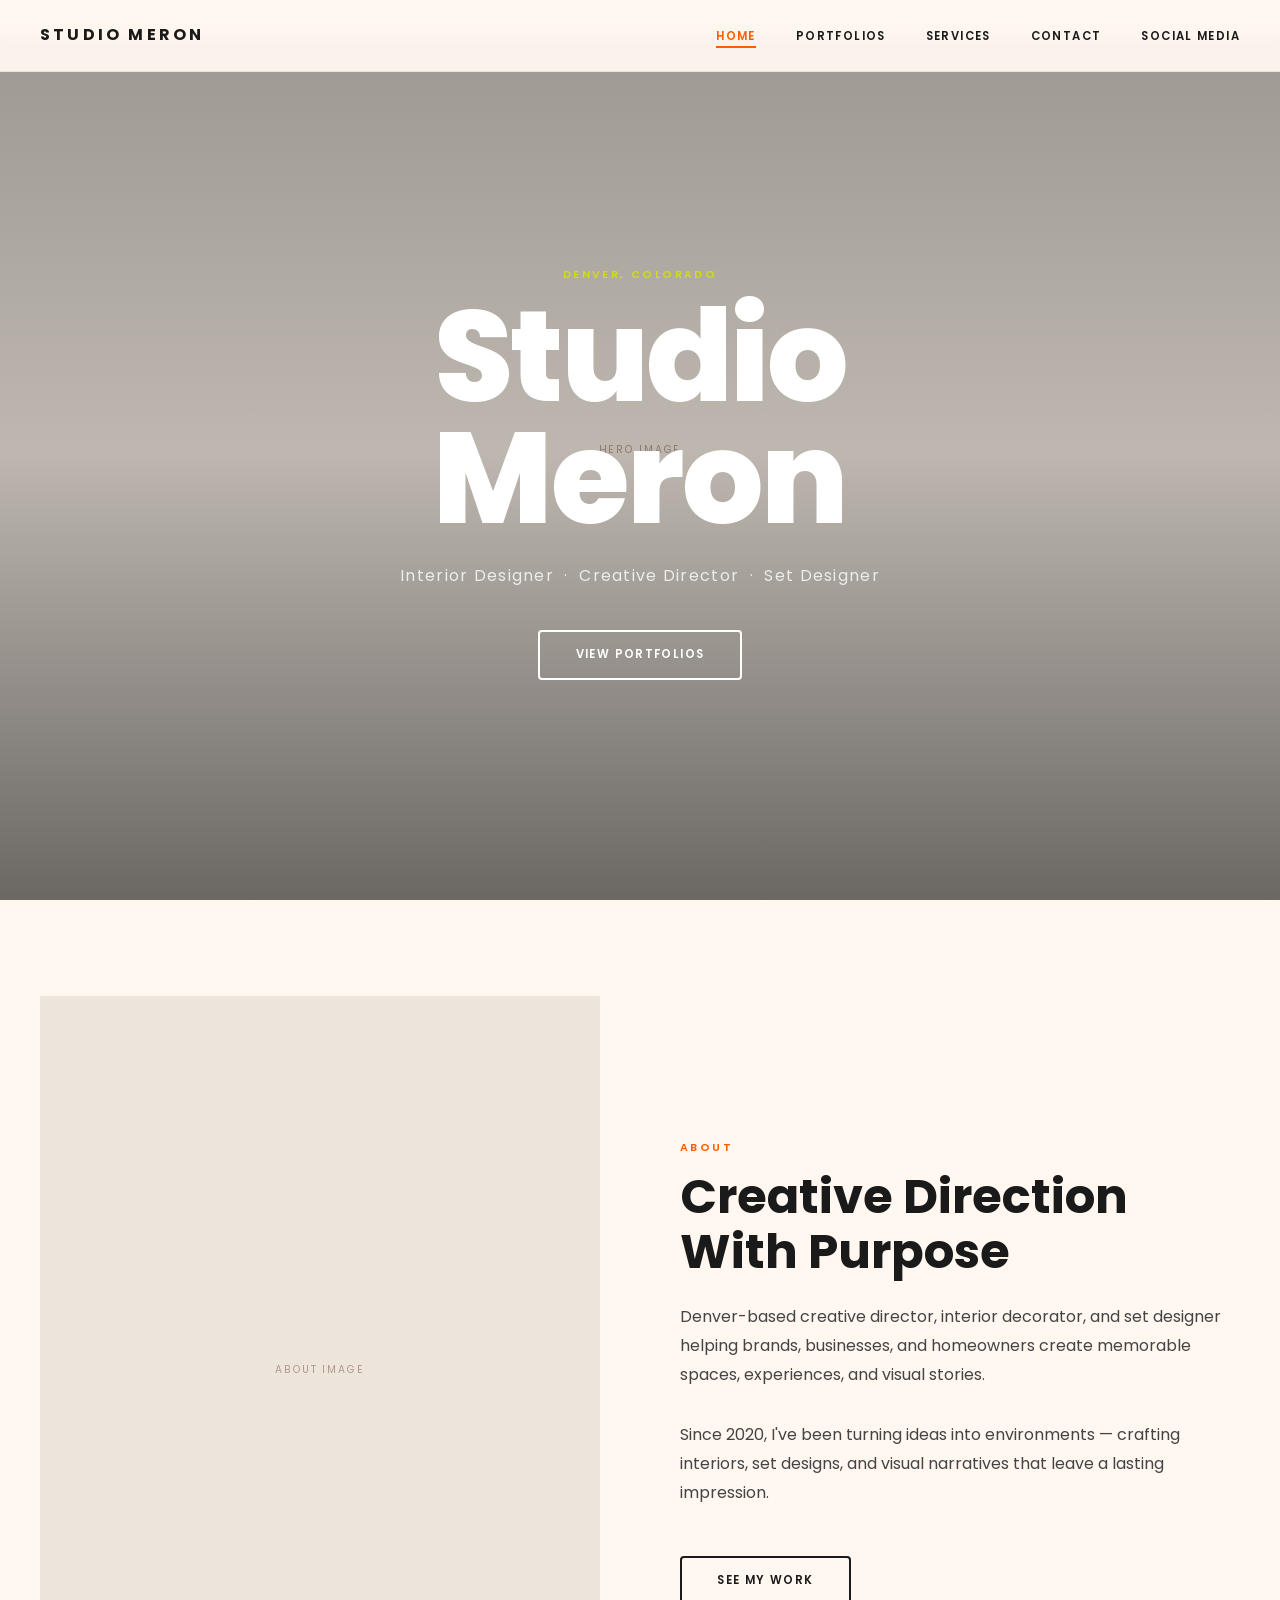
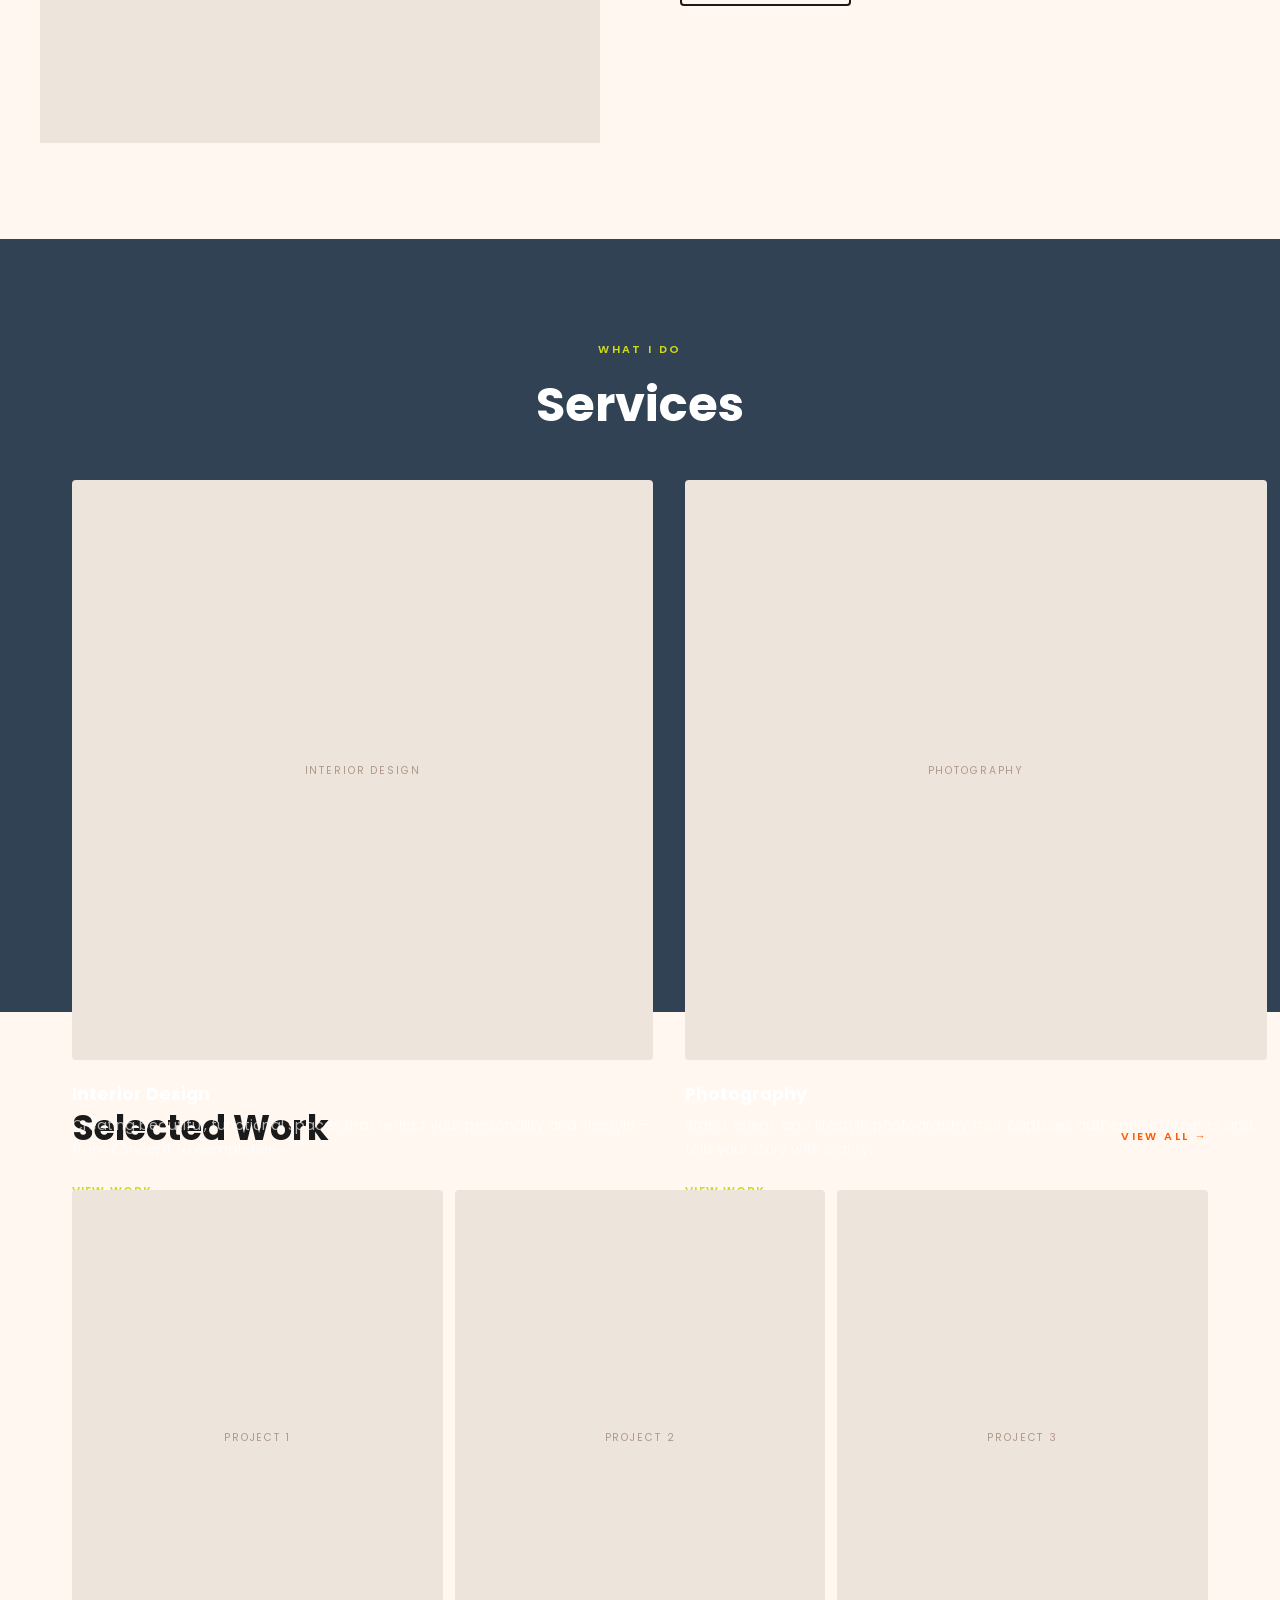
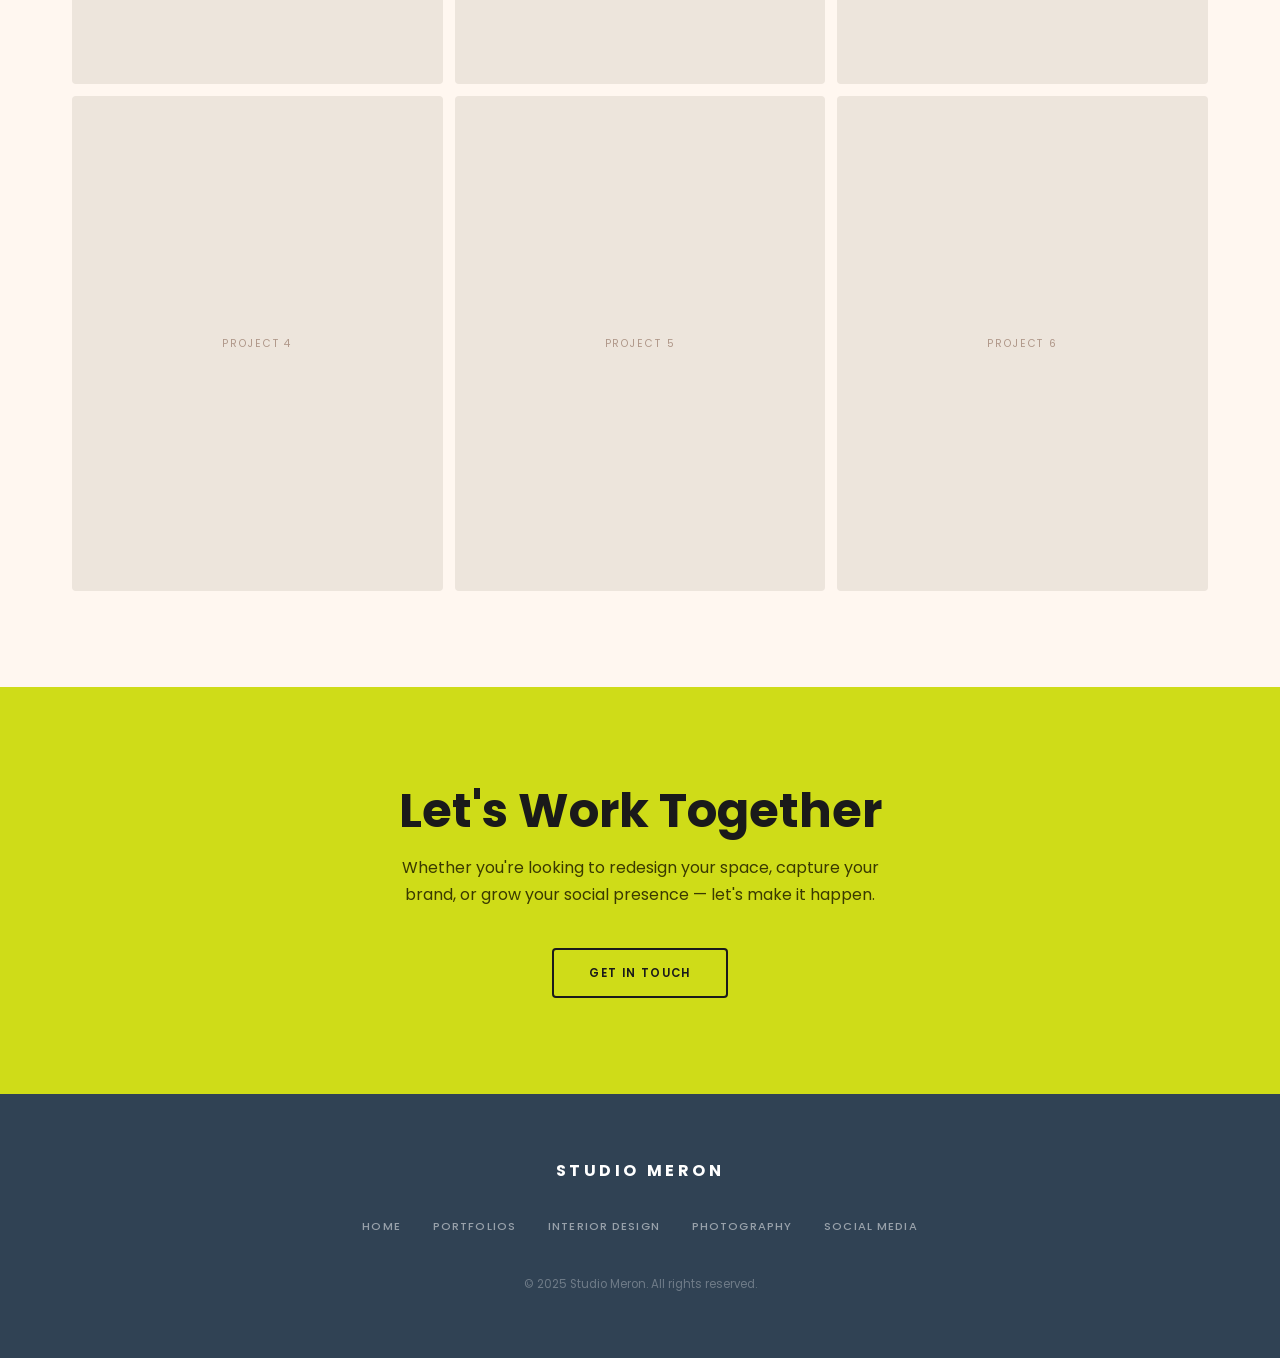
==== index.html @ 22866d4e "Build full Studio Meron website (5 pages) Rebuilds meronsiyoum.com as clean HTML/CSS/JS — no Wix or " ====
<!DOCTYPE html>
<html lang="en">
<head>
  <meta charset="UTF-8">
  <meta name="viewport" content="width=device-width, initial-scale=1.0">
  <title>Denver Interior Designer, Creative Director & Set Designer | Studio Meron</title>
  <meta name="description" content="Denver-based creative director, interior decorator, and set designer helping brands, businesses, and homeowners create memorable spaces, experiences, and visual stories.">
  <meta property="og:title" content="Studio Meron">
  <meta property="og:description" content="Denver-based creative director, interior decorator, and set designer.">
  <link rel="stylesheet" href="css/main.css">
</head>
<body>

  <!-- ── Navigation ─────────────────────────────────────── -->
  <nav class="nav">
    <div class="nav__inner">
      <a href="index.html" class="nav__logo">Studio Meron</a>
      <ul class="nav__links">
        <li><a href="index.html">Home</a></li>
        <li class="nav__drop">
          <a href="portfolio.html">Portfolios</a>
          <div class="nav__drop-menu">
            <a href="interior-design.html">Interior Design</a>
            <a href="photography.html">Photography</a>
          </div>
        </li>
        <li><a href="#services">Services</a></li>
        <li><a href="#contact">Contact</a></li>
        <li><a href="social-media.html">Social Media</a></li>
      </ul>
      <button class="nav__toggle" aria-label="Toggle navigation" aria-expanded="false">
        <span></span><span></span><span></span>
      </button>
    </div>
  </nav>

  <!-- Mobile nav -->
  <div class="nav-mobile">
    <a href="index.html">Home</a>
    <a href="portfolio.html">Portfolios</a>
    <a href="interior-design.html">Interior Design</a>
    <a href="photography.html">Photography</a>
    <a href="#services">Services</a>
    <a href="#contact">Contact</a>
    <a href="social-media.html">Social Media</a>
  </div>

  <!-- ── Hero ───────────────────────────────────────────── -->
  <section class="hero">
    <div class="hero__bg">
      <div class="ph ph--16-9" data-label="Hero Image" style="height:100%;min-height:100vh;border-radius:0;"></div>
    </div>
    <div class="hero__content">
      <span class="eyebrow eyebrow--light">Denver, Colorado</span>
      <h1 class="hero__title">Studio<br>Meron</h1>
      <p class="hero__sub">Interior Designer &nbsp;·&nbsp; Creative Director &nbsp;·&nbsp; Set Designer</p>
      <a href="portfolio.html" class="btn btn--white">View Portfolios</a>
    </div>
  </section>

  <!-- ── About ──────────────────────────────────────────── -->
  <section class="section">
    <div class="about-grid">
      <div class="ph ph--tall" data-label="About Image"></div>
      <div>
        <span class="eyebrow">About</span>
        <h2>Creative Direction<br>With Purpose</h2>
        <p>Denver-based creative director, interior decorator, and set designer helping brands, businesses, and homeowners create memorable spaces, experiences, and visual stories.</p>
        <p>Since 2020, I've been turning ideas into environments — crafting interiors, set designs, and visual narratives that leave a lasting impression.</p>
        <a href="portfolio.html" class="btn" style="margin-top:1rem;">See My Work</a>
      </div>
    </div>
  </section>

  <!-- ── Services ───────────────────────────────────────── -->
  <section class="section section--dark" id="services">
    <div class="container">
      <div style="text-align:center;margin-bottom:3rem;">
        <span class="eyebrow eyebrow--light">What I Do</span>
        <h2 style="font-size:clamp(2rem,4vw,3rem);margin-top:0.4rem;">Services</h2>
      </div>
      <div class="services-grid">
        <div class="service-card">
          <div class="ph ph--wide" data-label="Interior Design"></div>
          <h3>Interior Design</h3>
          <p>Creating beautiful, functional spaces that reflect your personality and lifestyle — from concept to completion.</p>
          <a href="interior-design.html">View Work →</a>
        </div>
        <div class="service-card">
          <div class="ph ph--wide" data-label="Photography"></div>
          <h3>Photography</h3>
          <p>Brand, event, and lifestyle photography that captures authentic moments and tells your story with clarity.</p>
          <a href="photography.html">View Work →</a>
        </div>
        <div class="service-card">
          <div class="ph ph--wide" data-label="Content Creation"></div>
          <h3>Social Media & Content</h3>
          <p>Short-form video content and creative direction for brands looking to engage audiences and grow online.</p>
          <a href="social-media.html">View Work →</a>
        </div>
      </div>
    </div>
  </section>

  <!-- ── Selected Work ──────────────────────────────────── -->
  <section class="section">
    <div class="container">
      <div style="display:flex;justify-content:space-between;align-items:baseline;margin-bottom:2rem;">
        <h2 style="font-size:clamp(1.6rem,3vw,2.2rem);">Selected Work</h2>
        <a href="portfolio.html" class="eyebrow" style="color:var(--orange);">View All →</a>
      </div>
      <div class="gallery-grid">
        <div class="gallery-item"><div class="ph ph--tall" data-label="Project 1"></div></div>
        <div class="gallery-item"><div class="ph ph--tall" data-label="Project 2"></div></div>
        <div class="gallery-item"><div class="ph ph--tall" data-label="Project 3"></div></div>
        <div class="gallery-item"><div class="ph ph--tall" data-label="Project 4"></div></div>
        <div class="gallery-item"><div class="ph ph--tall" data-label="Project 5"></div></div>
        <div class="gallery-item"><div class="ph ph--tall" data-label="Project 6"></div></div>
      </div>
    </div>
  </section>

  <!-- ── Contact CTA ────────────────────────────────────── -->
  <section class="cta-section" id="contact">
    <h2>Let's Work Together</h2>
    <p>Whether you're looking to redesign your space, capture your brand, or grow your social presence — let's make it happen.</p>
    <a href="mailto:hello@meronsiyoum.com" class="btn">Get In Touch</a>
  </section>

  <!-- ── Footer ─────────────────────────────────────────── -->
  <footer class="footer">
    <div class="footer__logo">Studio Meron</div>
    <nav class="footer__links">
      <a href="index.html">Home</a>
      <a href="portfolio.html">Portfolios</a>
      <a href="interior-design.html">Interior Design</a>
      <a href="photography.html">Photography</a>
      <a href="social-media.html">Social Media</a>
    </nav>
    <p class="footer__copy">© 2025 Studio Meron. All rights reserved.</p>
  </footer>

  <script src="js/main.js"></script>
</body>
</html>
---- css/main.css ----
/* ============================================================
   STUDIO MERON — Global Stylesheet
   ============================================================ */

@import url('https://fonts.googleapis.com/css2?family=Poppins:ital,wght@0,300;0,400;0,500;0,600;0,700;0,800;1,400&family=Raleway:wght@400;500;600;700&display=swap');

/* ── Variables ─────────────────────────────────────────────── */
:root {
  --bg:           #FFF7F0;
  --orange:       #FF5C00;
  --orange-h:     #e05000;
  --lime:         #CFDC18;
  --olive:        #9BB500;
  --brown:        #8B6755;
  --dark:         #304254;
  --text:         #1a1a1a;
  --text-muted:   #8F8F8F;
  --border:       #E2E2E2;
  --white:        #FFFFFF;

  --font:         'Poppins', Arial, Helvetica, sans-serif;
  --font-alt:     'Raleway', Arial, Helvetica, sans-serif;

  --nav-h:        72px;
  --max-w:        1200px;
  --r:            4px;
  --ease:         0.3s ease;
}

/* ── Reset ─────────────────────────────────────────────────── */
*, *::before, *::after { box-sizing: border-box; margin: 0; padding: 0; }

html { scroll-behavior: smooth; }

body {
  font-family: var(--font);
  background: var(--bg);
  color: var(--text);
  line-height: 1.65;
  overflow-x: hidden;
}

img, video { display: block; max-width: 100%; height: auto; }
a { color: inherit; text-decoration: none; }
ul { list-style: none; }
button { font-family: var(--font); }

/* ── Layout Utilities ──────────────────────────────────────── */
.container {
  max-width: var(--max-w);
  margin: 0 auto;
  padding: 0 2rem;
}

.section       { padding: 6rem 2rem; }
.section--sm   { padding: 3rem 2rem; }
.section--dark { background: var(--dark); color: var(--white); }
.section--lime { background: var(--lime); }

.page-top { padding-top: var(--nav-h); }

/* ── Typography ────────────────────────────────────────────── */
h1, h2, h3, h4 { line-height: 1.15; font-weight: 700; }

.eyebrow {
  display: inline-block;
  font-size: 0.68rem;
  font-weight: 600;
  letter-spacing: 0.22em;
  text-transform: uppercase;
  color: var(--orange);
  margin-bottom: 0.75rem;
}

.eyebrow--light { color: var(--lime); }

/* ── Buttons ────────────────────────────────────────────────── */
.btn {
  display: inline-block;
  padding: 0.85rem 2.2rem;
  font-size: 0.72rem;
  font-weight: 600;
  letter-spacing: 0.12em;
  text-transform: uppercase;
  border: 2px solid var(--text);
  color: var(--text);
  background: transparent;
  cursor: pointer;
  transition: background var(--ease), color var(--ease);
  border-radius: var(--r);
}

.btn:hover             { background: var(--text); color: var(--white); }
.btn--white            { border-color: var(--white); color: var(--white); }
.btn--white:hover      { background: var(--white); color: var(--text); }
.btn--orange           { background: var(--orange); border-color: var(--orange); color: var(--white); }
.btn--orange:hover     { background: var(--orange-h); border-color: var(--orange-h); }

/* ── Placeholders ──────────────────────────────────────────── */
.ph {
  background: #ede5dc;
  position: relative;
  display: flex;
  align-items: center;
  justify-content: center;
  width: 100%;
  height: 100%;
  overflow: hidden;
}

.ph::after {
  content: attr(data-label);
  font-size: 0.65rem;
  letter-spacing: 0.18em;
  text-transform: uppercase;
  color: #b0988a;
}

.ph--video {
  background: #1b1b2e;
}

.ph--video::before {
  content: '▶';
  font-size: 2.2rem;
  color: rgba(255,255,255,0.25);
  position: absolute;
  z-index: 1;
}

.ph--video::after { color: rgba(255,255,255,0.18); margin-top: 4rem; }

.ph--tall  { aspect-ratio: 3/4; }
.ph--wide  { aspect-ratio: 4/3; }
.ph--sq    { aspect-ratio: 1/1; }
.ph--16-9  { aspect-ratio: 16/9; }
.ph--9-16  { aspect-ratio: 9/16; }

/* ── Navigation ─────────────────────────────────────────────── */
.nav {
  position: fixed;
  inset: 0 0 auto 0;
  z-index: 200;
  height: var(--nav-h);
  background: rgba(255,247,240,0.95);
  backdrop-filter: blur(8px);
  border-bottom: 1px solid var(--border);
  display: flex;
  align-items: center;
  padding: 0 2rem;
}

.nav__inner {
  max-width: var(--max-w);
  width: 100%;
  margin: 0 auto;
  display: flex;
  align-items: center;
  justify-content: space-between;
}

.nav__logo {
  font-size: 1rem;
  font-weight: 700;
  letter-spacing: 0.2em;
  text-transform: uppercase;
}

.nav__links {
  display: flex;
  align-items: center;
  gap: 2.5rem;
}

.nav__links a {
  font-size: 0.72rem;
  font-weight: 600;
  letter-spacing: 0.12em;
  text-transform: uppercase;
  position: relative;
  transition: color var(--ease);
}

.nav__links a::after {
  content: '';
  position: absolute;
  bottom: -4px;
  left: 0;
  width: 0;
  height: 2px;
  background: var(--orange);
  transition: width var(--ease);
}

.nav__links a:hover,
.nav__links a.is-active { color: var(--orange); }

.nav__links a:hover::after,
.nav__links a.is-active::after { width: 100%; }

/* Dropdown */
.nav__drop { position: relative; }

.nav__drop-menu {
  position: absolute;
  top: calc(100% + 14px);
  left: 50%;
  transform: translateX(-50%);
  background: var(--white);
  border: 1px solid var(--border);
  border-radius: var(--r);
  padding: 0.5rem 0;
  min-width: 190px;
  opacity: 0;
  pointer-events: none;
  transition: opacity var(--ease), transform var(--ease);
  transform-origin: top center;
  transform: translateX(-50%) translateY(-6px);
  box-shadow: 0 8px 30px rgba(0,0,0,0.08);
}

.nav__drop:hover .nav__drop-menu {
  opacity: 1;
  pointer-events: all;
  transform: translateX(-50%) translateY(0);
}

.nav__drop-menu a {
  display: block;
  padding: 0.65rem 1.4rem;
  font-size: 0.72rem;
}

.nav__drop-menu a:hover { background: var(--bg); color: var(--orange); }

/* Mobile toggle */
.nav__toggle {
  display: none;
  flex-direction: column;
  gap: 5px;
  cursor: pointer;
  background: none;
  border: none;
  padding: 4px;
}

.nav__toggle span {
  display: block;
  width: 24px;
  height: 2px;
  background: var(--text);
  transition: transform var(--ease), opacity var(--ease);
}

.nav__toggle.is-open span:nth-child(1) { transform: translateY(7px) rotate(45deg); }
.nav__toggle.is-open span:nth-child(2) { opacity: 0; }
.nav__toggle.is-open span:nth-child(3) { transform: translateY(-7px) rotate(-45deg); }

/* Mobile menu */
.nav-mobile {
  position: fixed;
  top: var(--nav-h);
  left: 0; right: 0;
  background: var(--bg);
  border-bottom: 1px solid var(--border);
  padding: 2rem;
  display: flex;
  flex-direction: column;
  gap: 1.5rem;
  z-index: 199;
  transform: translateY(-110%);
  transition: transform var(--ease);
}

.nav-mobile.is-open { transform: translateY(0); }

.nav-mobile a {
  font-size: 0.8rem;
  font-weight: 600;
  letter-spacing: 0.12em;
  text-transform: uppercase;
}

.nav-mobile a:hover { color: var(--orange); }

/* ── Hero (Home) ─────────────────────────────────────────────── */
.hero {
  position: relative;
  min-height: 100vh;
  display: flex;
  align-items: center;
  justify-content: center;
  overflow: hidden;
}

.hero__bg {
  position: absolute;
  inset: 0;
  z-index: 0;
}

.hero__bg .ph {
  height: 100%;
  border-radius: 0;
}

.hero__bg::after {
  content: '';
  position: absolute;
  inset: 0;
  background: linear-gradient(to bottom, rgba(0,0,0,0.35) 0%, rgba(0,0,0,0.2) 50%, rgba(0,0,0,0.55) 100%);
  z-index: 1;
}

.hero__content {
  position: relative;
  z-index: 2;
  text-align: center;
  color: var(--white);
  padding: calc(var(--nav-h) + 2rem) 2rem 4rem;
  max-width: 800px;
}

.hero__content .eyebrow { color: var(--lime); }

.hero__title {
  font-size: clamp(3.5rem, 10vw, 8rem);
  font-weight: 800;
  letter-spacing: -0.02em;
  line-height: 0.95;
  margin-bottom: 1.5rem;
}

.hero__sub {
  font-size: clamp(0.85rem, 1.5vw, 1rem);
  font-weight: 400;
  letter-spacing: 0.08em;
  color: rgba(255,255,255,0.8);
  margin-bottom: 2.5rem;
}

/* ── About (Home) ───────────────────────────────────────────── */
.about-grid {
  display: grid;
  grid-template-columns: 1fr 1fr;
  gap: 5rem;
  align-items: center;
  max-width: var(--max-w);
  margin: 0 auto;
}

.about-grid h2 {
  font-size: clamp(2rem, 4vw, 3rem);
  margin-bottom: 1.5rem;
}

.about-grid p {
  font-size: 1rem;
  line-height: 1.8;
  color: #444;
  margin-bottom: 2rem;
}

/* ── Services Grid ──────────────────────────────────────────── */
.services-grid {
  display: grid;
  grid-template-columns: repeat(3, 1fr);
  gap: 2rem;
  max-width: var(--max-w);
  margin: 0 auto;
}

.service-card .ph { border-radius: var(--r); margin-bottom: 1.5rem; }

.service-card h3 {
  font-size: 1.1rem;
  margin-bottom: 0.6rem;
  color: var(--white);
}

.service-card p {
  font-size: 0.88rem;
  line-height: 1.7;
  color: rgba(255,255,255,0.65);
  margin-bottom: 1rem;
}

.service-card a {
  font-size: 0.72rem;
  font-weight: 600;
  letter-spacing: 0.1em;
  text-transform: uppercase;
  color: var(--lime);
  transition: color var(--ease);
}

.service-card a:hover { color: var(--white); }

/* ── Gallery Grid ───────────────────────────────────────────── */
.gallery-grid {
  display: grid;
  grid-template-columns: repeat(3, 1fr);
  gap: 0.75rem;
}

.gallery-grid--4 { grid-template-columns: repeat(4, 1fr); }

.gallery-item {
  overflow: hidden;
  border-radius: var(--r);
  cursor: pointer;
}

.gallery-item .ph {
  transition: transform 0.5s ease;
}

.gallery-item:hover .ph { transform: scale(1.04); }

/* ── Page Hero ──────────────────────────────────────────────── */
.page-hero {
  background: var(--dark);
  color: var(--white);
  padding: calc(var(--nav-h) + 5rem) 2rem 5rem;
}

.page-hero__inner {
  max-width: var(--max-w);
  margin: 0 auto;
}

.page-hero h1 {
  font-size: clamp(2.8rem, 7vw, 5.5rem);
  letter-spacing: -0.02em;
  margin-bottom: 1.2rem;
}

.page-hero p {
  font-size: 1rem;
  color: rgba(255,255,255,0.7);
  max-width: 520px;
  line-height: 1.8;
}

/* ── Portfolio Overview ─────────────────────────────────────── */
.portfolio-cards {
  display: grid;
  grid-template-columns: repeat(2, 1fr);
  gap: 1.5rem;
  max-width: var(--max-w);
  margin: 0 auto;
}

.portfolio-card {
  position: relative;
  overflow: hidden;
  border-radius: var(--r);
  cursor: pointer;
  display: block;
}

.portfolio-card .ph { transition: transform 0.5s ease; }
.portfolio-card:hover .ph { transform: scale(1.04); }

.portfolio-card__info {
  position: absolute;
  bottom: 0; left: 0; right: 0;
  padding: 2rem;
  background: linear-gradient(to top, rgba(0,0,0,0.7), transparent);
  color: var(--white);
  z-index: 1;
}

.portfolio-card__info h3 { font-size: 1.3rem; margin-bottom: 0.3rem; }

.portfolio-card__info p {
  font-size: 0.8rem;
  color: rgba(255,255,255,0.7);
  letter-spacing: 0.05em;
}

/* ── Social Media Bio ───────────────────────────────────────── */
.sm-hero {
  padding: calc(var(--nav-h) + 4rem) 2rem 4rem;
  max-width: var(--max-w);
  margin: 0 auto;
}

.sm-hero__inner {
  display: grid;
  grid-template-columns: 1fr 2fr;
  gap: 4rem;
  align-items: start;
}

.sm-hero__label {
  font-size: clamp(2rem, 5vw, 4rem);
  font-weight: 800;
  letter-spacing: -0.02em;
  line-height: 1.05;
  color: var(--dark);
}

.sm-hero__label em {
  display: block;
  color: var(--orange);
  font-style: normal;
}

.sm-hero__bio p {
  font-size: 1rem;
  line-height: 1.9;
  color: #444;
  margin-bottom: 1.5rem;
}

.sm-hero__tagline {
  font-size: 1.1rem;
  font-style: italic;
  color: var(--brown);
  margin-bottom: 1.5rem;
}

/* Brand mentions */
.brands {
  display: flex;
  flex-wrap: wrap;
  gap: 0.5rem;
  margin-top: 1.5rem;
}

.brand-tag {
  display: inline-block;
  padding: 0.4rem 0.9rem;
  font-size: 0.65rem;
  font-weight: 600;
  letter-spacing: 0.12em;
  text-transform: uppercase;
  border: 1px solid var(--border);
  border-radius: 100px;
  color: var(--text-muted);
}

/* ── Stats Row ──────────────────────────────────────────────── */
.stats-row {
  display: flex;
  gap: 0;
  border-top: 1px solid var(--border);
  border-bottom: 1px solid var(--border);
  margin: 2rem 0 3rem;
  overflow-x: auto;
  scrollbar-width: none;
}

.stats-row::-webkit-scrollbar { display: none; }

.stat {
  text-align: center;
  padding: 1.5rem 1.8rem;
  border-right: 1px solid var(--border);
  flex-shrink: 0;
}

.stat:last-child { border-right: none; }

.stat__num {
  display: block;
  font-size: 1.4rem;
  font-weight: 700;
  color: var(--orange);
}

.stat__label {
  display: block;
  font-size: 0.62rem;
  letter-spacing: 0.12em;
  text-transform: uppercase;
  color: var(--text-muted);
  margin-top: 0.2rem;
}

/* ── Tabs ───────────────────────────────────────────────────── */
.tabs__nav {
  display: flex;
  border-bottom: 2px solid var(--border);
  margin-bottom: 3rem;
  overflow-x: auto;
  scrollbar-width: none;
}

.tabs__nav::-webkit-scrollbar { display: none; }

.tab-btn {
  background: none;
  border: none;
  border-bottom: 2px solid transparent;
  margin-bottom: -2px;
  padding: 1rem 1.5rem;
  font-size: 0.68rem;
  font-weight: 600;
  letter-spacing: 0.15em;
  text-transform: uppercase;
  cursor: pointer;
  color: var(--text-muted);
  white-space: nowrap;
  transition: color var(--ease), border-color var(--ease);
}

.tab-btn:hover { color: var(--text); }

.tab-btn.is-active {
  color: var(--orange);
  border-bottom-color: var(--orange);
}

.tab-panel { display: none; }
.tab-panel.is-active { display: block; }

/* ── Video Grid ─────────────────────────────────────────────── */
.video-grid {
  display: grid;
  grid-template-columns: repeat(4, 1fr);
  gap: 1.2rem;
}

.video-card { cursor: pointer; }

.video-card .ph { border-radius: var(--r); }

.video-card__meta { padding: 0.7rem 0 0; }

.video-card__caption {
  font-size: 0.8rem;
  line-height: 1.55;
  color: var(--text);
  display: -webkit-box;
  -webkit-line-clamp: 2;
  -webkit-box-orient: vertical;
  overflow: hidden;
}

.video-card__views {
  display: inline-block;
  font-size: 0.7rem;
  font-weight: 600;
  color: var(--orange);
  margin-top: 0.35rem;
}

/* ── Contact CTA ────────────────────────────────────────────── */
.cta-section {
  text-align: center;
  background: var(--lime);
  padding: 6rem 2rem;
}

.cta-section h2 {
  font-size: clamp(1.8rem, 4vw, 3rem);
  margin-bottom: 1rem;
  color: var(--text);
}

.cta-section p {
  font-size: 1rem;
  color: #3a3a00;
  max-width: 480px;
  margin: 0 auto 2.5rem;
  line-height: 1.7;
}

/* ── Footer ─────────────────────────────────────────────────── */
.footer {
  background: var(--dark);
  color: var(--white);
  padding: 4rem 2rem;
  text-align: center;
}

.footer__logo {
  font-size: 1rem;
  font-weight: 700;
  letter-spacing: 0.22em;
  text-transform: uppercase;
  margin-bottom: 2rem;
}

.footer__links {
  display: flex;
  justify-content: center;
  flex-wrap: wrap;
  gap: 2rem;
  margin-bottom: 2.5rem;
}

.footer__links a {
  font-size: 0.7rem;
  font-weight: 500;
  letter-spacing: 0.1em;
  text-transform: uppercase;
  color: rgba(255,255,255,0.5);
  transition: color var(--ease);
}

.footer__links a:hover { color: var(--white); }

.footer__copy {
  font-size: 0.72rem;
  color: rgba(255,255,255,0.3);
}

/* ── Responsive ─────────────────────────────────────────────── */
@media (max-width: 900px) {
  .nav__links { display: none; }
  .nav__toggle { display: flex; }

  .about-grid {
    grid-template-columns: 1fr;
    gap: 3rem;
  }

  .services-grid {
    grid-template-columns: 1fr;
    gap: 1.5rem;
  }

  .sm-hero__inner {
    grid-template-columns: 1fr;
    gap: 2rem;
  }

  .portfolio-cards {
    grid-template-columns: 1fr;
  }
}

@media (max-width: 768px) {
  .gallery-grid        { grid-template-columns: repeat(2, 1fr); }
  .gallery-grid--4     { grid-template-columns: repeat(2, 1fr); }
  .video-grid          { grid-template-columns: repeat(2, 1fr); }
  .section             { padding: 4rem 1.5rem; }
  .services-grid       { grid-template-columns: 1fr; }
}

@media (max-width: 480px) {
  .gallery-grid  { grid-template-columns: repeat(2, 1fr); gap: 0.4rem; }
  .video-grid    { grid-template-columns: repeat(2, 1fr); gap: 0.6rem; }
  .stats-row     { gap: 0; }
  .stat          { padding: 1.2rem 1.2rem; }
}
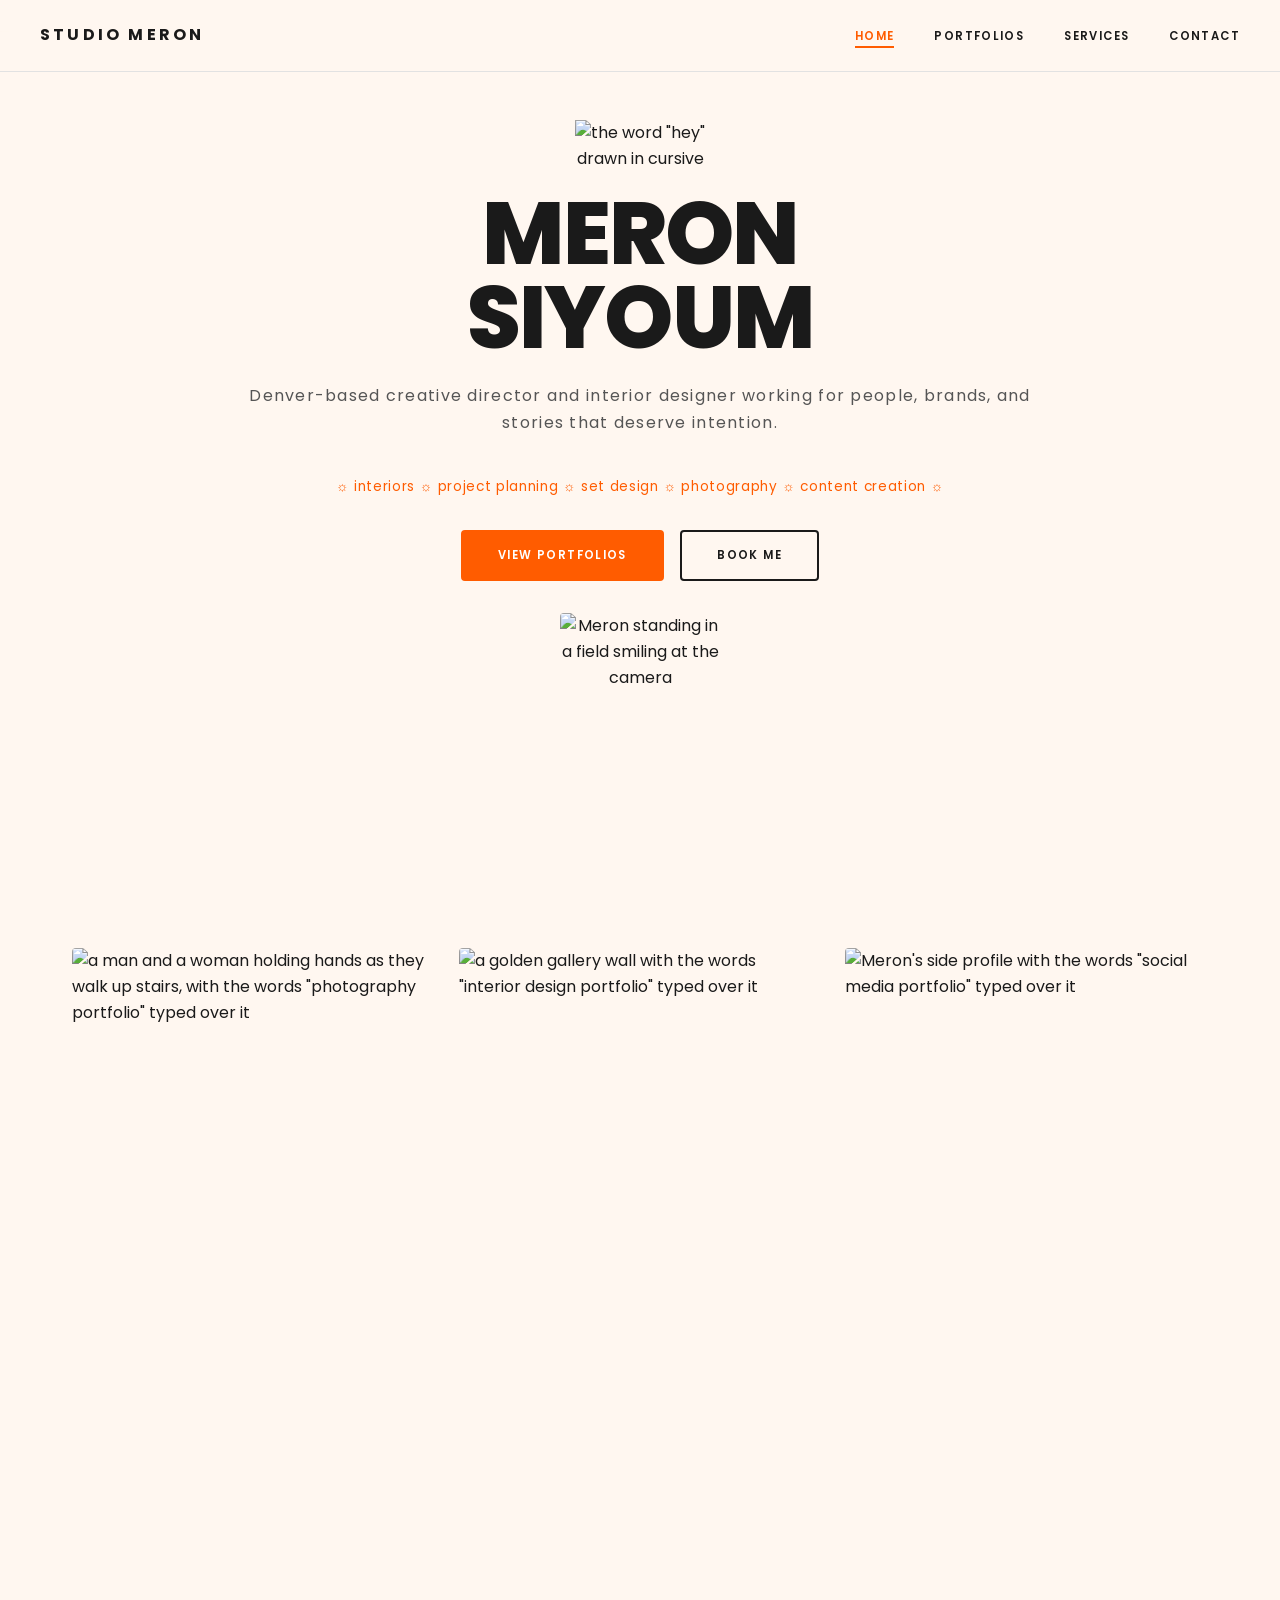
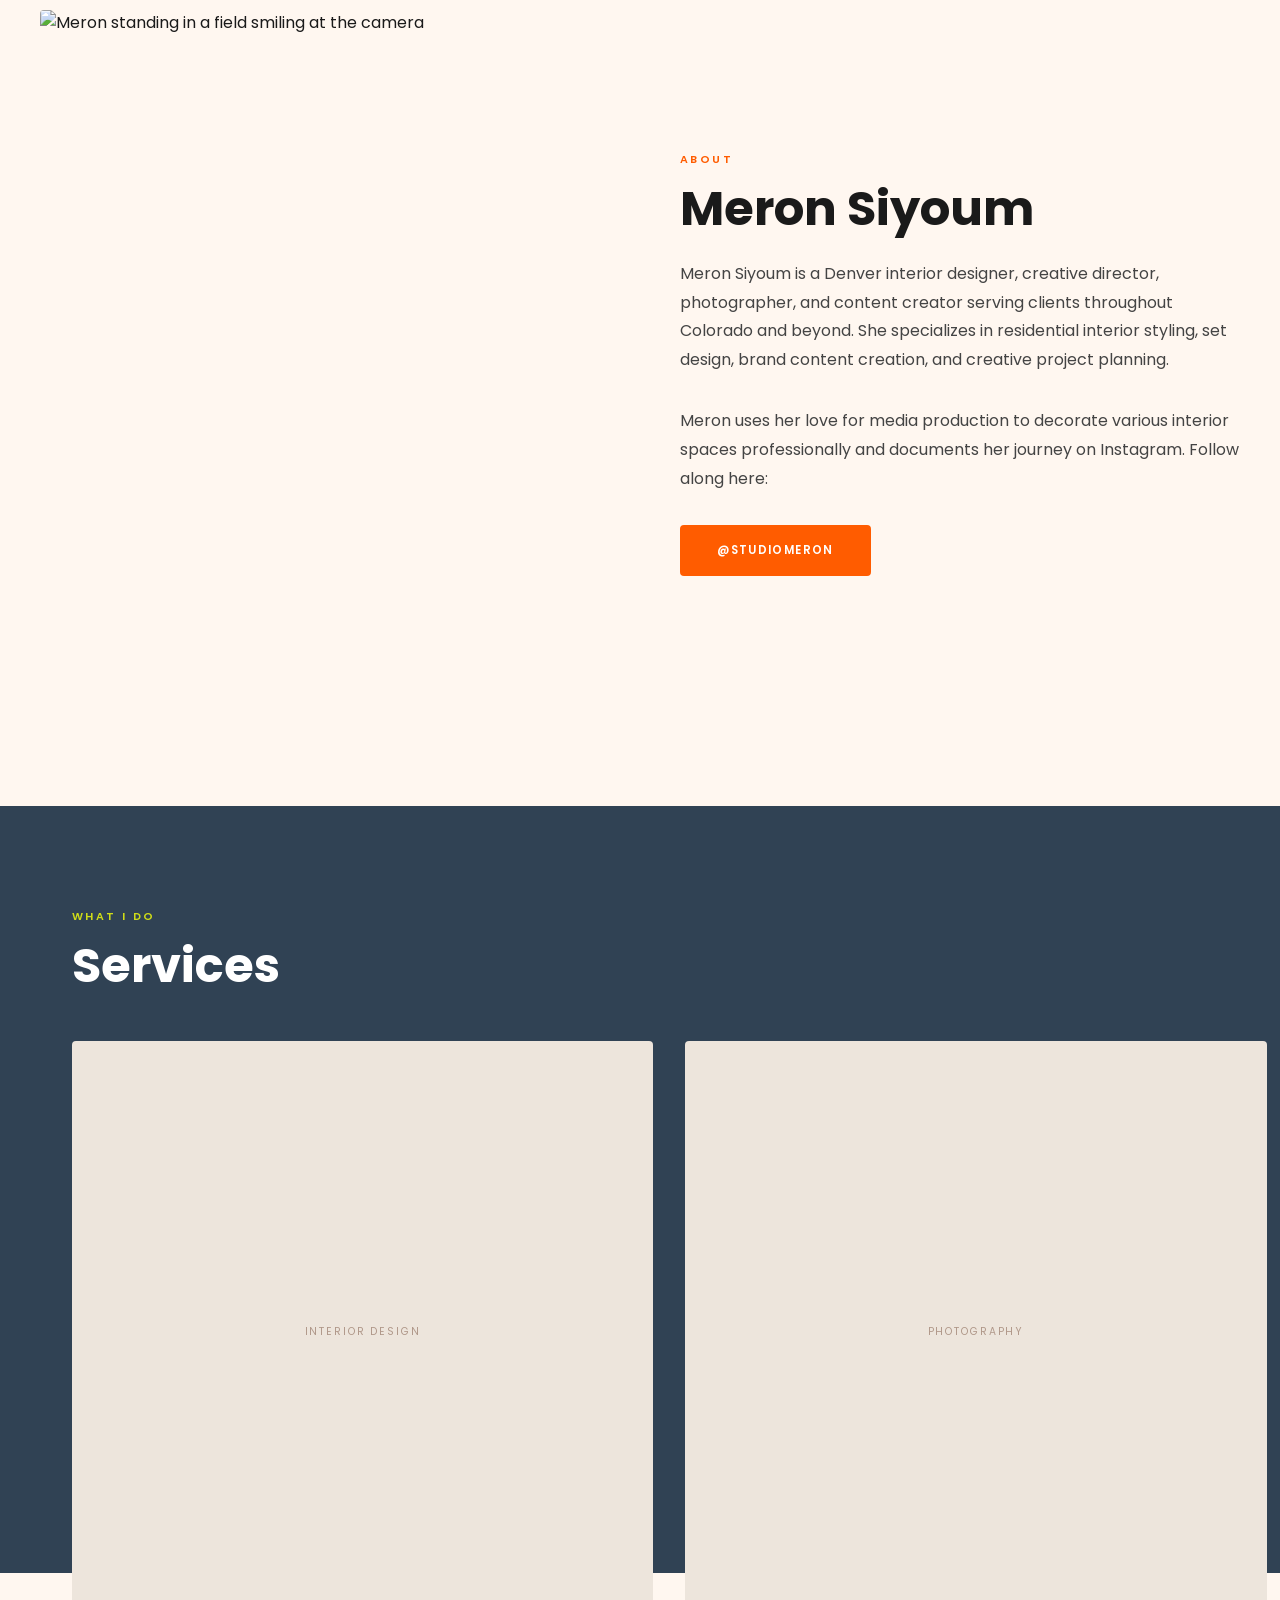
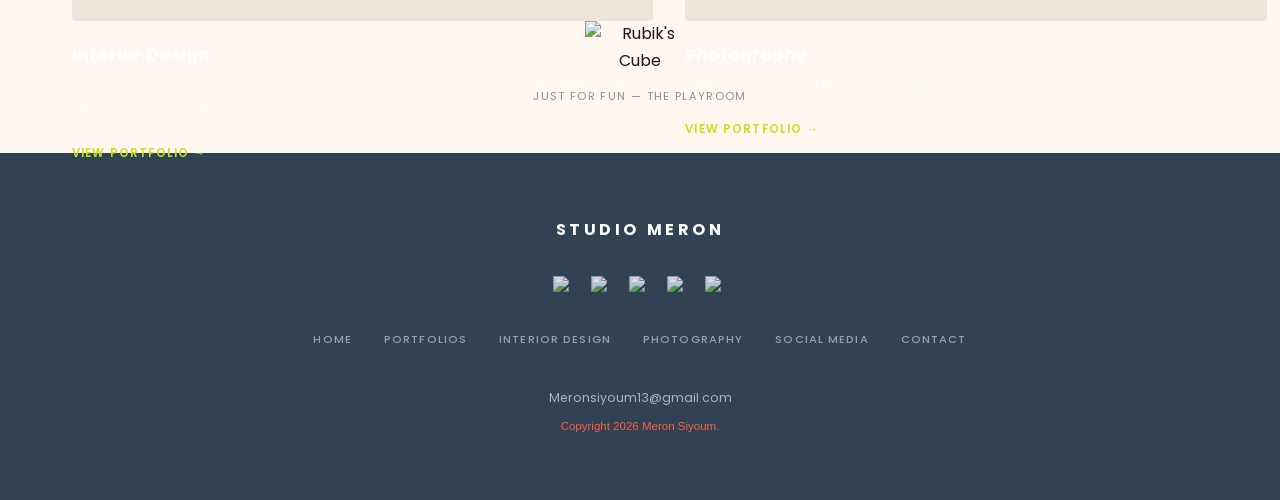
==== commit 3cdcc663: "Rebuild site with verbatim real content from Wix/Canva source exports Replace placeholder content ac" ====
--- a/index.html
+++ b/index.html
@@ -3,11 +3,27 @@
 <head>
   <meta charset="UTF-8">
   <meta name="viewport" content="width=device-width, initial-scale=1.0">
-  <title>Denver Interior Designer, Creative Director & Set Designer | Studio Meron</title>
+  <title>Denver Interior Designer, Creative Director &amp; Set Designer | Studio Meron</title>
   <meta name="description" content="Denver-based creative director, interior decorator, and set designer helping brands, businesses, and homeowners create memorable spaces, experiences, and visual stories.">
-  <meta property="og:title" content="Studio Meron">
-  <meta property="og:description" content="Denver-based creative director, interior decorator, and set designer.">
   <link rel="stylesheet" href="css/main.css">
+  <style>
+    .hero__hey { width: 130px; margin: 0 auto 1.2rem; }
+    .hero__hey img { width: 100%; }
+    .hero__photo {
+      width: 160px; height: 175px; border-radius: var(--r);
+      overflow: hidden; margin: 2rem auto 0;
+    }
+    .hero__photo img { width: 100%; height: 100%; object-fit: cover; }
+    .hero__cta { display: flex; gap: 1rem; justify-content: center; flex-wrap: wrap; margin-top: 2rem; }
+
+    .about-grid img { border-radius: var(--r); width: 100%; aspect-ratio: 4/5; object-fit: cover; }
+
+    .cube-block { text-align: center; padding: 3rem 2rem; }
+    .cube-block a { display: inline-block; }
+    .cube-block img { width: 110px; margin: 0 auto; transition: transform 0.6s ease; }
+    .cube-block a:hover img { transform: rotate(25deg) scale(1.1); }
+    .cube-block p { font-size: 0.7rem; letter-spacing: 0.12em; text-transform: uppercase; color: var(--text-muted); margin-top: 0.8rem; }
+  </style>
 </head>
 <body>
 
@@ -16,17 +32,29 @@
     <div class="nav__inner">
       <a href="index.html" class="nav__logo">Studio Meron</a>
       <ul class="nav__links">
-        <li><a href="index.html">Home</a></li>
+        <li class="nav__drop">
+          <a href="index.html" class="is-active">Home</a>
+          <div class="nav__drop-menu">
+            <a href="index.html#about">About</a>
+          </div>
+        </li>
         <li class="nav__drop">
           <a href="portfolio.html">Portfolios</a>
           <div class="nav__drop-menu">
+            <a href="photography.html">Photography</a>
             <a href="interior-design.html">Interior Design</a>
-            <a href="photography.html">Photography</a>
+            <a href="social-media.html">Content Creation</a>
           </div>
         </li>
-        <li><a href="#services">Services</a></li>
-        <li><a href="#contact">Contact</a></li>
-        <li><a href="social-media.html">Social Media</a></li>
+        <li class="nav__drop">
+          <a href="index.html#services">Services</a>
+          <div class="nav__drop-menu">
+            <a href="index.html#services">Interior Design</a>
+            <a href="index.html#services">Photography</a>
+            <a href="index.html#services">Content Creation</a>
+          </div>
+        </li>
+        <li><a href="contact.html">Contact</a></li>
       </ul>
       <button class="nav__toggle" aria-label="Toggle navigation" aria-expanded="false">
         <span></span><span></span><span></span>
@@ -34,40 +62,63 @@
     </div>
   </nav>
 
-  <!-- Mobile nav -->
   <div class="nav-mobile">
     <a href="index.html">Home</a>
+    <a href="index.html#about">About</a>
     <a href="portfolio.html">Portfolios</a>
+    <a href="photography.html">Photography</a>
     <a href="interior-design.html">Interior Design</a>
-    <a href="photography.html">Photography</a>
-    <a href="#services">Services</a>
-    <a href="#contact">Contact</a>
-    <a href="social-media.html">Social Media</a>
+    <a href="social-media.html">Content Creation</a>
+    <a href="index.html#services">Services</a>
+    <a href="contact.html">Contact</a>
   </div>
 
   <!-- ── Hero ───────────────────────────────────────────── -->
-  <section class="hero">
-    <div class="hero__bg">
-      <div class="ph ph--16-9" data-label="Hero Image" style="height:100%;min-height:100vh;border-radius:0;"></div>
+  <section class="hero" style="min-height:auto;background:var(--bg);padding:calc(var(--nav-h) + 3rem) 2rem 4rem;">
+    <div class="hero__content" style="color:var(--text);position:static;padding:0;">
+      <div class="hero__hey">
+        <img src="https://static.wixstatic.com/media/363305_4de0c7e70b8d4ffeb9c22f02d7d6a94f~mv2.png/v1/crop/x_0,y_442,w_1469,h_578/fill/w_210,h_82,al_c,q_85,usm_0.66_1.00_0.01,enc_avif,quality_auto/Untitled_Artwork_edited.png" alt="the word &quot;hey&quot; drawn in cursive">
+      </div>
+      <h1 class="hero__title" style="font-size:clamp(2.6rem,8vw,5.5rem);">MERON<br>SIYOUM</h1>
+      <p class="hero__sub" style="color:#555;">Denver-based creative director and interior designer working for people, brands, and stories that deserve intention.</p>
+      <p style="font-size:0.85rem;letter-spacing:0.05em;color:var(--orange);margin-bottom:1.5rem;">☼ interiors ☼ project planning ☼ set design ☼ photography ☼ content creation ☼</p>
+      <div class="hero__cta">
+        <a href="portfolio.html" class="btn btn--orange">view portfolios</a>
+        <a href="contact.html" class="btn">book me</a>
+      </div>
+      <div class="hero__photo">
+        <img src="https://static.wixstatic.com/media/363305_cfafba38cf9e4937bc9570b394291aaf~mv2.jpeg/v1/crop/x_0,y_275,w_1872,h_2221/fill/w_294,h_321,al_c,q_80,usm_0.66_1.00_0.01,enc_avif,quality_auto/IMG_5219.jpeg" alt="Meron standing in a field smiling at the camera">
+      </div>
     </div>
-    <div class="hero__content">
-      <span class="eyebrow eyebrow--light">Denver, Colorado</span>
-      <h1 class="hero__title">Studio<br>Meron</h1>
-      <p class="hero__sub">Interior Designer &nbsp;·&nbsp; Creative Director &nbsp;·&nbsp; Set Designer</p>
-      <a href="portfolio.html" class="btn btn--white">View Portfolios</a>
+  </section>
+
+  <!-- ── Portfolio Teaser ───────────────────────────────── -->
+  <section class="section">
+    <div class="container">
+      <div class="portfolio-cards" style="grid-template-columns:repeat(3,1fr);">
+        <a href="photography.html" class="portfolio-card">
+          <img src="https://static.wixstatic.com/media/363305_6382bba31c864b62947056eefa83f9ce~mv2.png/v1/fill/w_306,h_397,al_c,q_85,usm_0.66_1.00_0.01,enc_avif,quality_auto/Untitled%20(Real%20Estate%20Flyer).png" alt="a man and a woman holding hands as they walk up stairs, with the words &quot;photography portfolio&quot; typed over it" style="aspect-ratio:306/397;">
+        </a>
+        <a href="interior-design.html" class="portfolio-card">
+          <img src="https://static.wixstatic.com/media/363305_c98adde2f1e84ad0b26b1072465d50eb~mv2.png/v1/fill/w_306,h_397,al_c,q_85,usm_0.66_1.00_0.01,enc_avif,quality_auto/363305_c98adde2f1e84ad0b26b1072465d50eb~mv2.png" alt="a golden gallery wall with the words &quot;interior design portfolio&quot; typed over it" style="aspect-ratio:306/397;">
+        </a>
+        <a href="social-media.html" class="portfolio-card">
+          <img src="https://static.wixstatic.com/media/363305_cdbf173e569d43bb8d5ee446f2582c41~mv2.png/v1/fill/w_306,h_397,al_c,q_85,usm_0.66_1.00_0.01,enc_avif,quality_auto/363305_cdbf173e569d43bb8d5ee446f2582c41~mv2.png" alt="Meron's side profile with the words &quot;social media portfolio&quot; typed over it" style="aspect-ratio:306/397;">
+        </a>
+      </div>
     </div>
   </section>
 
   <!-- ── About ──────────────────────────────────────────── -->
-  <section class="section">
+  <section class="section" id="about">
     <div class="about-grid">
-      <div class="ph ph--tall" data-label="About Image"></div>
+      <img src="https://static.wixstatic.com/media/363305_cfafba38cf9e4937bc9570b394291aaf~mv2.jpeg/v1/crop/x_0,y_275,w_1872,h_2221/fill/w_294,h_321,al_c,q_80,usm_0.66_1.00_0.01,enc_avif,quality_auto/IMG_5219.jpeg" alt="Meron standing in a field smiling at the camera">
       <div>
         <span class="eyebrow">About</span>
-        <h2>Creative Direction<br>With Purpose</h2>
-        <p>Denver-based creative director, interior decorator, and set designer helping brands, businesses, and homeowners create memorable spaces, experiences, and visual stories.</p>
-        <p>Since 2020, I've been turning ideas into environments — crafting interiors, set designs, and visual narratives that leave a lasting impression.</p>
-        <a href="portfolio.html" class="btn" style="margin-top:1rem;">See My Work</a>
+        <h2>Meron Siyoum</h2>
+        <p>Meron Siyoum is a Denver interior designer, creative director, photographer, and content creator serving clients throughout Colorado and beyond. She specializes in residential interior styling, set design, brand content creation, and creative project planning.</p>
+        <p>Meron uses her love for media production to decorate various interior spaces professionally and documents her journey on Instagram. Follow along here:</p>
+        <a href="https://www.instagram.com/studiomeron/" target="_blank" rel="noreferrer noopener" class="btn btn--orange">@studiomeron</a>
       </div>
     </div>
   </section>
@@ -75,69 +126,59 @@
   <!-- ── Services ───────────────────────────────────────── -->
   <section class="section section--dark" id="services">
     <div class="container">
-      <div style="text-align:center;margin-bottom:3rem;">
-        <span class="eyebrow eyebrow--light">What I Do</span>
-        <h2 style="font-size:clamp(2rem,4vw,3rem);margin-top:0.4rem;">Services</h2>
-      </div>
+      <span class="eyebrow eyebrow--light">What I Do</span>
+      <h2 style="color:var(--white);margin-bottom:3rem;font-size:clamp(2rem,4vw,3rem);">Services</h2>
       <div class="services-grid">
         <div class="service-card">
           <div class="ph ph--wide" data-label="Interior Design"></div>
           <h3>Interior Design</h3>
-          <p>Creating beautiful, functional spaces that reflect your personality and lifestyle — from concept to completion.</p>
-          <a href="interior-design.html">View Work →</a>
+          <p>Residential styling, room transformations, and mood-board-driven design for clients across Colorado.</p>
+          <a href="interior-design.html">View Portfolio →</a>
         </div>
         <div class="service-card">
           <div class="ph ph--wide" data-label="Photography"></div>
           <h3>Photography</h3>
-          <p>Brand, event, and lifestyle photography that captures authentic moments and tells your story with clarity.</p>
-          <a href="photography.html">View Work →</a>
+          <p>Event, brand, and lifestyle photography that captures moments with intention.</p>
+          <a href="photography.html">View Portfolio →</a>
         </div>
         <div class="service-card">
           <div class="ph ph--wide" data-label="Content Creation"></div>
-          <h3>Social Media & Content</h3>
-          <p>Short-form video content and creative direction for brands looking to engage audiences and grow online.</p>
-          <a href="social-media.html">View Work →</a>
+          <h3>Content Creation</h3>
+          <p>Short-form video, UGC, and social media content for brands and live events.</p>
+          <a href="social-media.html">View Portfolio →</a>
         </div>
       </div>
     </div>
   </section>
 
-  <!-- ── Selected Work ──────────────────────────────────── -->
-  <section class="section">
-    <div class="container">
-      <div style="display:flex;justify-content:space-between;align-items:baseline;margin-bottom:2rem;">
-        <h2 style="font-size:clamp(1.6rem,3vw,2.2rem);">Selected Work</h2>
-        <a href="portfolio.html" class="eyebrow" style="color:var(--orange);">View All →</a>
-      </div>
-      <div class="gallery-grid">
-        <div class="gallery-item"><div class="ph ph--tall" data-label="Project 1"></div></div>
-        <div class="gallery-item"><div class="ph ph--tall" data-label="Project 2"></div></div>
-        <div class="gallery-item"><div class="ph ph--tall" data-label="Project 3"></div></div>
-        <div class="gallery-item"><div class="ph ph--tall" data-label="Project 4"></div></div>
-        <div class="gallery-item"><div class="ph ph--tall" data-label="Project 5"></div></div>
-        <div class="gallery-item"><div class="ph ph--tall" data-label="Project 6"></div></div>
-      </div>
-    </div>
-  </section>
-
-  <!-- ── Contact CTA ────────────────────────────────────── -->
-  <section class="cta-section" id="contact">
-    <h2>Let's Work Together</h2>
-    <p>Whether you're looking to redesign your space, capture your brand, or grow your social presence — let's make it happen.</p>
-    <a href="mailto:hello@meronsiyoum.com" class="btn">Get In Touch</a>
-  </section>
+  <!-- ── Playroom / Rubik's Cube ──────────────────────────── -->
+  <div class="cube-block">
+    <a href="https://www.meronsiyoum.com/playroom" target="_blank" rel="noreferrer noopener" aria-label="Rubik's Cube">
+      <img src="https://static.wixstatic.com/media/a3c153_b34adfbb2154432cb66b961db0c099b3~mv2.png/v1/fill/w_127,h_127,al_c,q_85,usm_0.66_1.00_0.01,enc_avif,quality_auto/a3c153_b34adfbb2154432cb66b961db0c099b3~mv2.png" alt="Rubik's Cube">
+    </a>
+    <p>just for fun — the playroom</p>
+  </div>
 
   <!-- ── Footer ─────────────────────────────────────────── -->
   <footer class="footer">
     <div class="footer__logo">Studio Meron</div>
+    <div class="footer__social">
+      <a href="https://www.instagram.com/studiomeron/" target="_blank" rel="noreferrer noopener" aria-label="Instagram"><img src="https://static.wixstatic.com/media/11062b_cef3b719166a4815b446d4dcfcb6120d~mv2.png/v1/fill/w_26,h_26,al_c,q_85,usm_0.66_1.00_0.01,enc_avif,quality_auto/11062b_cef3b719166a4815b446d4dcfcb6120d~mv2.png" alt="Instagram"></a>
+      <a href="https://merons.substack.com/" target="_blank" rel="noreferrer noopener" aria-label="Substack"><img src="https://static.wixstatic.com/media/363305_c7fda714f14d4166859daf11c0e61fcd~mv2.png/v1/fill/w_26,h_26,al_c,q_85,usm_0.66_1.00_0.01,enc_avif,quality_auto/363305_c7fda714f14d4166859daf11c0e61fcd~mv2.png" alt="Substack"></a>
+      <a href="https://www.linkedin.com/in/meronsiyoum/" target="_blank" rel="noreferrer noopener" aria-label="LinkedIn"><img src="https://static.wixstatic.com/media/11062b_b5690303a8ff470e9b1c03a24aff140b~mv2.png/v1/fill/w_26,h_26,al_c,q_85,usm_0.66_1.00_0.01,enc_avif,quality_auto/11062b_b5690303a8ff470e9b1c03a24aff140b~mv2.png" alt="LinkedIn"></a>
+      <a href="https://www.pinterest.com/meronsiyoum/" target="_blank" rel="noreferrer noopener" aria-label="Pinterest"><img src="https://static.wixstatic.com/media/11062b_79e4793290f44db59b5c826bb4c78d2b~mv2.png/v1/fill/w_26,h_26,al_c,q_85,usm_0.66_1.00_0.01,enc_avif,quality_auto/11062b_79e4793290f44db59b5c826bb4c78d2b~mv2.png" alt="Pinterest"></a>
+      <a href="https://www.tiktok.com/@meronsiyoum" target="_blank" rel="noreferrer noopener" aria-label="TikTok"><img src="https://static.wixstatic.com/media/11062b_3a1a34a22c10436caac05a4e0f6a876e~mv2.png/v1/fill/w_26,h_26,al_c,q_85,usm_0.66_1.00_0.01,enc_avif,quality_auto/11062b_3a1a34a22c10436caac05a4e0f6a876e~mv2.png" alt="TikTok"></a>
+    </div>
     <nav class="footer__links">
       <a href="index.html">Home</a>
       <a href="portfolio.html">Portfolios</a>
       <a href="interior-design.html">Interior Design</a>
       <a href="photography.html">Photography</a>
       <a href="social-media.html">Social Media</a>
+      <a href="contact.html">Contact</a>
     </nav>
-    <p class="footer__copy">© 2025 Studio Meron. All rights reserved.</p>
+    <a href="mailto:Meronsiyoum13@gmail.com" class="footer__email">Meronsiyoum13@gmail.com</a>
+    <p class="footer__copy">Copyright 2026 Meron Siyoum.</p>
   </footer>
 
   <script src="js/main.js"></script>
--- a/css/main.css
+++ b/css/main.css
@@ -417,6 +417,84 @@
 
 .gallery-item:hover .ph { transform: scale(1.04); }
 
+/* ── Gallery Projects (Interior Design) ──────────────────────── */
+.gallery-project { margin-bottom: 4rem; }
+.gallery-project:last-child { margin-bottom: 0; }
+
+.gallery-project__head { margin-bottom: 1.5rem; }
+
+.gallery-project__head h3 {
+  font-size: clamp(1.4rem, 3vw, 2rem);
+  letter-spacing: 0.02em;
+}
+
+.gallery-project__loc {
+  display: block;
+  font-size: 0.68rem;
+  font-weight: 600;
+  letter-spacing: 0.14em;
+  text-transform: uppercase;
+  color: var(--orange);
+  margin-bottom: 0.4rem;
+}
+
+.gallery-project__desc {
+  max-width: 640px;
+  color: #555;
+  font-size: 0.95rem;
+  line-height: 1.8;
+  margin-top: 0.6rem;
+}
+
+.gallery-grid--auto {
+  display: grid;
+  grid-template-columns: repeat(auto-fill, minmax(180px, 1fr));
+  gap: 0.75rem;
+}
+
+.gallery-item { position: relative; }
+
+.gallery-item img {
+  width: 100%;
+  height: 100%;
+  object-fit: cover;
+  aspect-ratio: 3/4;
+  border-radius: var(--r);
+  transition: transform 0.5s ease;
+}
+
+.gallery-item:hover img { transform: scale(1.04); }
+
+.gallery-item__cap {
+  margin-top: 0.5rem;
+  font-size: 0.78rem;
+  color: var(--text-muted);
+  line-height: 1.5;
+}
+
+.gallery-item--video { display: block; }
+
+.gallery-item--video::before {
+  content: '▶';
+  position: absolute;
+  top: 50%; left: 50%;
+  transform: translate(-50%, -50%);
+  font-size: 1.6rem;
+  color: var(--white);
+  text-shadow: 0 2px 10px rgba(0,0,0,0.4);
+  z-index: 1;
+  pointer-events: none;
+}
+
+/* ── Photo Grid (Photography) ────────────────────────────────── */
+.photo-grid {
+  display: grid;
+  grid-template-columns: repeat(4, 1fr);
+  gap: 0.6rem;
+}
+
+.photo-grid .gallery-item img { aspect-ratio: 3/4; }
+
 /* ── Page Hero ──────────────────────────────────────────────── */
 .page-hero {
   background: var(--dark);
@@ -477,6 +555,95 @@
   font-size: 0.8rem;
   color: rgba(255,255,255,0.7);
   letter-spacing: 0.05em;
+}
+
+/* ── Portfolio Card images (real photos) ─────────────────────── */
+.portfolio-card img {
+  width: 100%;
+  height: 100%;
+  object-fit: cover;
+  display: block;
+}
+
+.portfolio-cube {
+  display: flex;
+  align-items: center;
+  justify-content: center;
+  background: var(--bg);
+  border: 1px solid var(--border);
+  border-radius: var(--r);
+  cursor: pointer;
+}
+
+.portfolio-cube img {
+  width: 110px;
+  height: 110px;
+  object-fit: contain;
+  transition: transform 0.6s ease;
+}
+
+.portfolio-cube:hover img { transform: rotate(20deg) scale(1.1); }
+
+/* ── Contact Form ───────────────────────────────────────────── */
+.contact-form {
+  max-width: 640px;
+  margin: 0 auto;
+  display: grid;
+  grid-template-columns: 1fr 1fr;
+  gap: 1.2rem;
+}
+
+.contact-form .field--full { grid-column: 1 / -1; }
+
+.contact-form label {
+  display: block;
+  font-size: 0.68rem;
+  font-weight: 600;
+  letter-spacing: 0.1em;
+  text-transform: uppercase;
+  color: var(--text-muted);
+  margin-bottom: 0.4rem;
+}
+
+.contact-form input,
+.contact-form select,
+.contact-form textarea {
+  width: 100%;
+  padding: 0.8rem 1rem;
+  font-family: var(--font);
+  font-size: 0.92rem;
+  border: 1px solid var(--border);
+  border-radius: var(--r);
+  background: var(--white);
+  color: var(--text);
+}
+
+.contact-form textarea { resize: vertical; min-height: 120px; }
+
+.contact-form button {
+  justify-self: start;
+  margin-top: 0.4rem;
+}
+
+.contact-form__success {
+  display: none;
+  grid-column: 1 / -1;
+  padding: 1rem;
+  background: var(--lime);
+  border-radius: var(--r);
+  font-size: 0.85rem;
+  font-weight: 600;
+  text-align: center;
+}
+
+.contact-form.is-submitted .contact-form__success { display: block; }
+.contact-form.is-submitted input,
+.contact-form.is-submitted select,
+.contact-form.is-submitted textarea,
+.contact-form.is-submitted button { display: none; }
+
+@media (max-width: 600px) {
+  .contact-form { grid-template-columns: 1fr; }
 }
 
 /* ── Social Media Bio ───────────────────────────────────────── */
@@ -705,8 +872,28 @@
 
 .footer__copy {
   font-size: 0.72rem;
-  color: rgba(255,255,255,0.3);
-}
+  font-family: var(--font-alt);
+  color: #FF5F40;
+}
+
+.footer__social {
+  display: flex;
+  justify-content: center;
+  gap: 1rem;
+  margin-bottom: 2rem;
+}
+
+.footer__social img { width: 22px; height: 22px; opacity: 0.85; transition: opacity var(--ease); }
+.footer__social a:hover img { opacity: 1; }
+
+.footer__email {
+  font-size: 0.78rem;
+  color: rgba(255,255,255,0.6);
+  margin-bottom: 0.5rem;
+  display: block;
+}
+
+.footer__email:hover { color: var(--white); }
 
 /* ── Responsive ─────────────────────────────────────────────── */
 @media (max-width: 900px) {
@@ -737,6 +924,7 @@
   .gallery-grid        { grid-template-columns: repeat(2, 1fr); }
   .gallery-grid--4     { grid-template-columns: repeat(2, 1fr); }
   .video-grid          { grid-template-columns: repeat(2, 1fr); }
+  .photo-grid          { grid-template-columns: repeat(2, 1fr); }
   .section             { padding: 4rem 1.5rem; }
   .services-grid       { grid-template-columns: 1fr; }
 }
@@ -744,6 +932,7 @@
 @media (max-width: 480px) {
   .gallery-grid  { grid-template-columns: repeat(2, 1fr); gap: 0.4rem; }
   .video-grid    { grid-template-columns: repeat(2, 1fr); gap: 0.6rem; }
+  .photo-grid    { grid-template-columns: repeat(2, 1fr); gap: 0.4rem; }
   .stats-row     { gap: 0; }
   .stat          { padding: 1.2rem 1.2rem; }
 }
